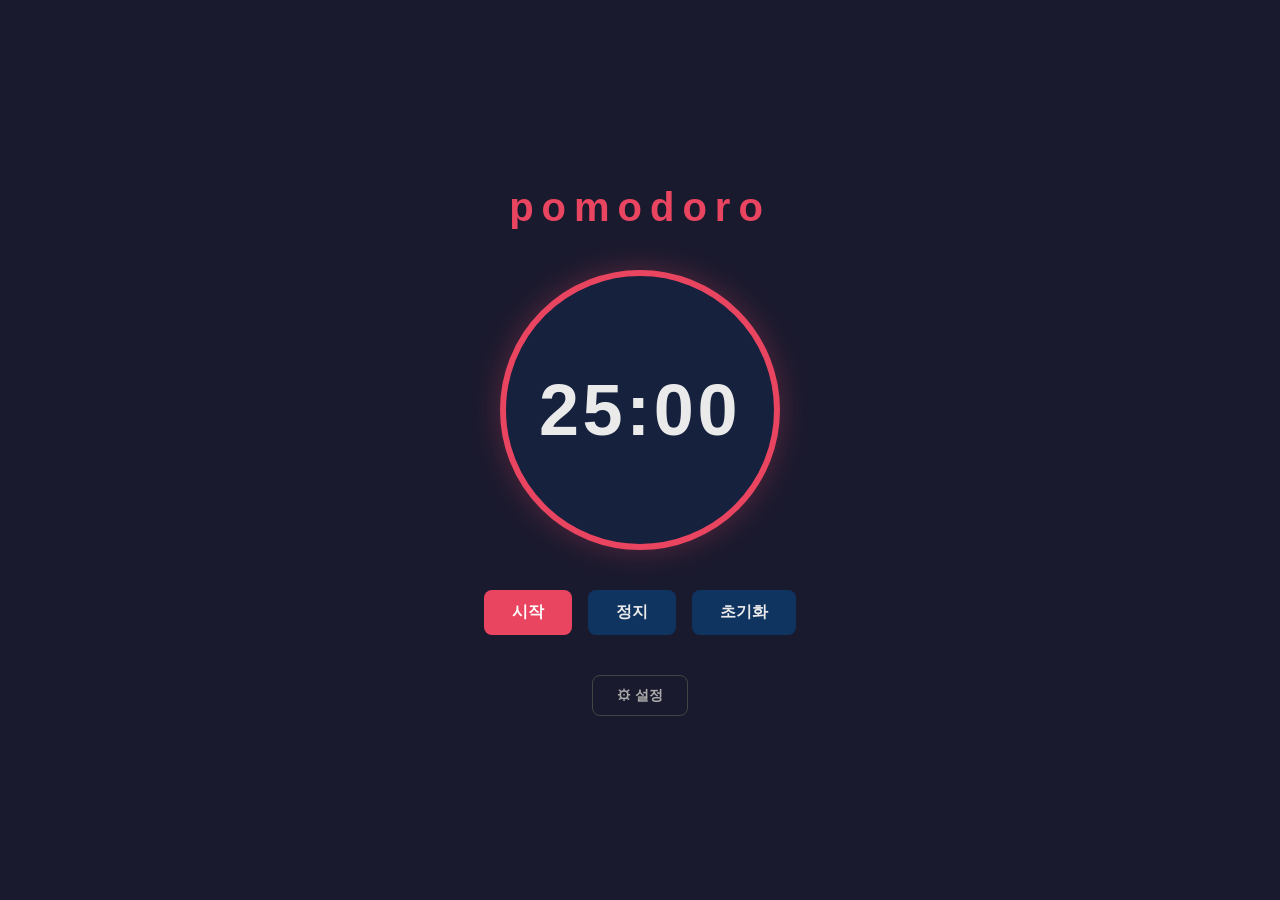
==== index.html @ 9f71832c "INIT" ====
<!DOCTYPE html>
<html lang="ko">
  <head>
    <meta charset="UTF-8" />
    <meta name="viewport" content="width=device-width, initial-scale=1.0" />
    <title>Pomodoro Timer</title>
    <link rel="stylesheet" href="index.css" />
  </head>
  <body>
    <div class="container">
      <h1 class="title">pomodoro</h1>

      <div class="timer-display">
        <span class="time">25:00</span>
      </div>

      <div class="controls">
        <button class="btn btn-start">시작</button>
        <button class="btn btn-stop">정지</button>
        <button class="btn btn-reset">초기화</button>
      </div>

      <a href="setting.html"><button class="btn btn-settings">⚙ 설정</button></a>
    </div>
    <script src="index.js"></script>
  </body>
</html>
---- index.css ----
* {
  margin: 0;
  padding: 0;
  box-sizing: border-box;
}

body {
  background-color: #1a1a2e;
  color: #eaeaea;
  font-family: 'Segoe UI', sans-serif;
  display: flex;
  justify-content: center;
  align-items: center;
  min-height: 100vh;
}

.container {
  display: flex;
  flex-direction: column;
  align-items: center;
  gap: 40px;
}

.title {
  font-size: 2.5rem;
  font-weight: 700;
  letter-spacing: 0.2em;
  text-transform: lowercase;
  color: #e94560;
}

.timer-display {
  background-color: #16213e;
  border-radius: 50%;
  width: 280px;
  height: 280px;
  display: flex;
  justify-content: center;
  align-items: center;
  border: 6px solid #e94560;
  box-shadow: 0 0 30px rgba(233, 69, 96, 0.3);
}

.time {
  font-size: 4.5rem;
  font-weight: 700;
  letter-spacing: 0.05em;
  color: #eaeaea;
}

.controls {
  display: flex;
  gap: 16px;
}

.btn {
  padding: 12px 28px;
  border: none;
  border-radius: 8px;
  font-size: 1rem;
  font-weight: 600;
  cursor: pointer;
  transition: background-color 0.2s, transform 0.1s;
}

.btn:active {
  transform: scale(0.96);
}

.btn-start {
  background-color: #e94560;
  color: #fff;
}

.btn-start:hover {
  background-color: #c73652;
}

.btn-stop {
  background-color: #0f3460;
  color: #eaeaea;
}

.btn-stop:hover {
  background-color: #1a4a80;
}

.btn-reset {
  background-color: #0f3460;
  color: #eaeaea;
}

.btn-reset:hover {
  background-color: #1a4a80;
}

.btn-settings {
  background-color: transparent;
  color: #aaaaaa;
  border: 1px solid #444;
  padding: 10px 24px;
  border-radius: 8px;
  font-size: 0.9rem;
  cursor: pointer;
  transition: color 0.2s, border-color 0.2s;
}

.btn-settings:hover {
  color: #eaeaea;
  border-color: #eaeaea;
}
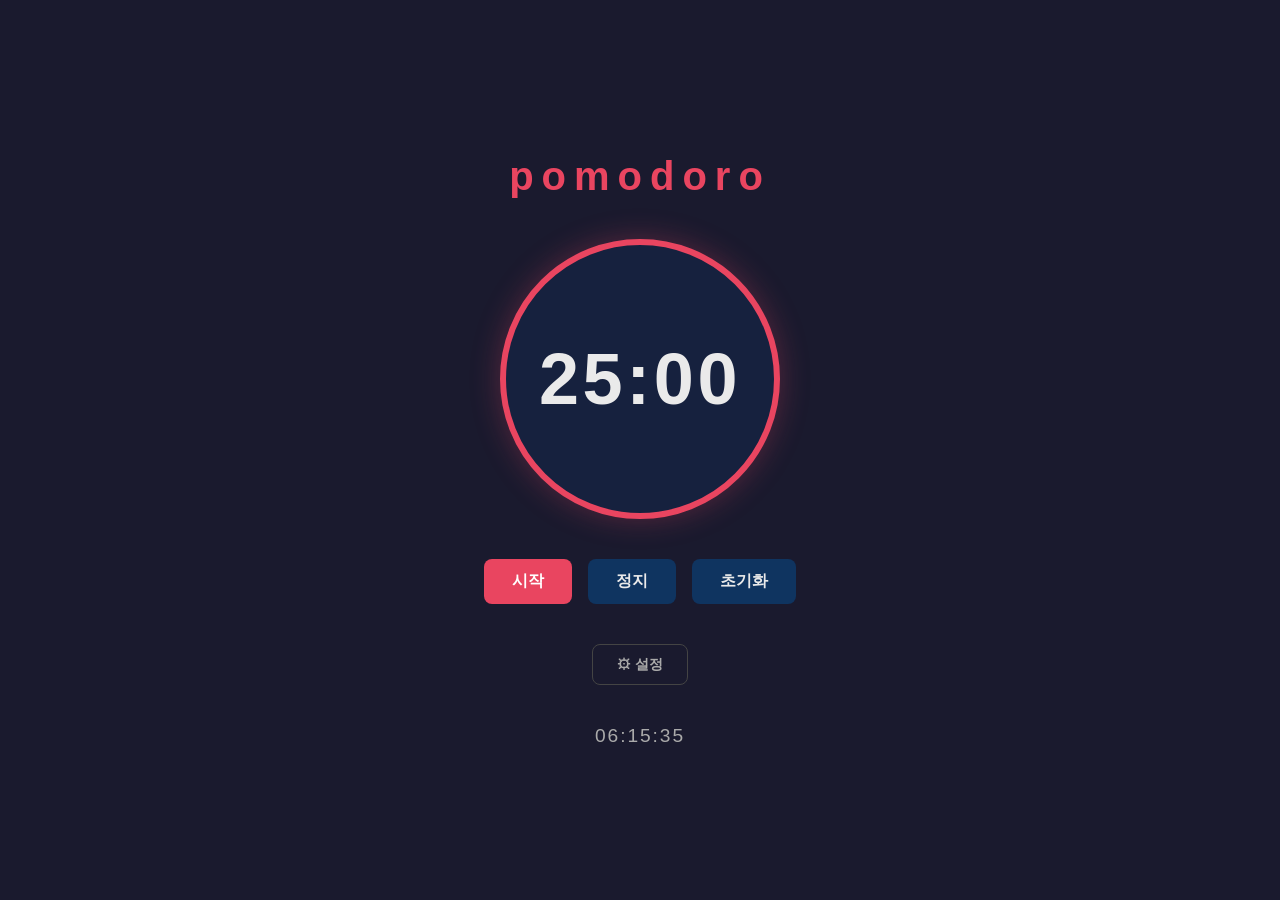
==== commit 550825fc: "현재시간 조회기능 추가, 클로드 권한설정" ====
--- a/index.html
+++ b/index.html
@@ -21,6 +21,8 @@
       </div>
 
       <a href="setting.html"><button class="btn btn-settings">⚙ 설정</button></a>
+
+      <div class="current-time" id="current-time"></div>
     </div>
     <script src="index.js"></script>
   </body>
--- a/index.css
+++ b/index.css
@@ -109,3 +109,9 @@
   color: #eaeaea;
   border-color: #eaeaea;
 }
+
+.current-time {
+  font-size: 1.2rem;
+  color: #aaaaaa;
+  letter-spacing: 0.1em;
+}
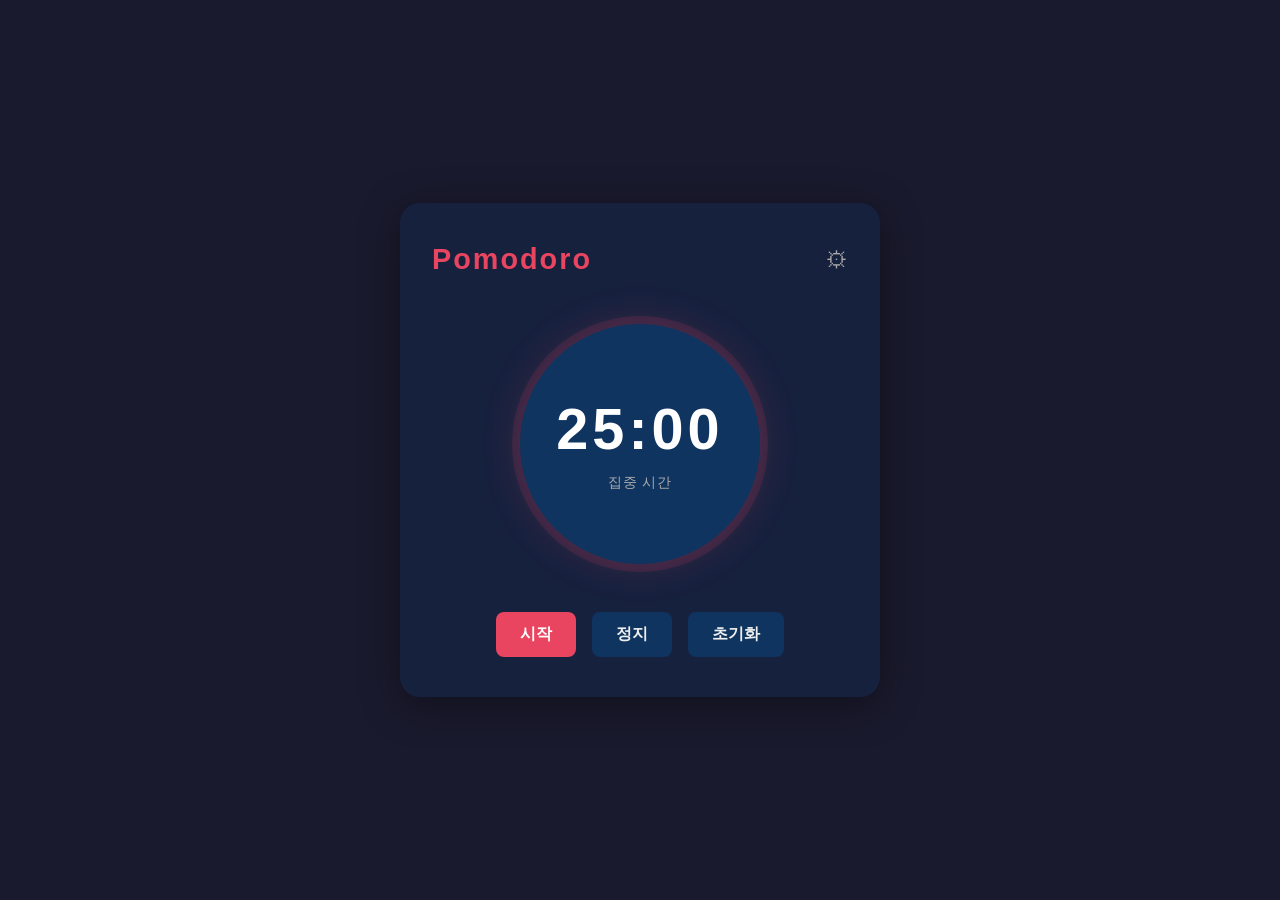
==== commit 6459ecf0: "INIT" ====
--- a/index.html
+++ b/index.html
@@ -1,17 +1,22 @@
 <!DOCTYPE html>
 <html lang="ko">
-  <head>
-    <meta charset="UTF-8" />
-    <meta name="viewport" content="width=device-width, initial-scale=1.0" />
-    <title>Pomodoro Timer</title>
-    <link rel="stylesheet" href="index.css" />
-  </head>
-  <body>
-    <div class="container">
-      <h1 class="title">pomodoro</h1>
+<head>
+  <meta charset="UTF-8" />
+  <meta name="viewport" content="width=device-width, initial-scale=1.0" />
+  <title>Pomodoro</title>
+  <link rel="stylesheet" href="index.css" />
+</head>
+<body>
+  <div class="container">
+    <header class="header">
+      <h1 class="title">Pomodoro</h1>
+      <a class="btn-settings" href="setting.html" aria-label="설정">&#9881;</a>
+    </header>
 
+    <main class="main">
       <div class="timer-display">
-        <span class="time">25:00</span>
+        <span class="timer-time">25:00</span>
+        <span class="timer-label">집중 시간</span>
       </div>
 
       <div class="controls">
@@ -19,11 +24,8 @@
         <button class="btn btn-stop">정지</button>
         <button class="btn btn-reset">초기화</button>
       </div>
-
-      <a href="setting.html"><button class="btn btn-settings">⚙ 설정</button></a>
-
-      <div class="current-time" id="current-time"></div>
-    </div>
-    <script src="index.js"></script>
-  </body>
+    </main>
+  </div>
+  <script src="index.js"></script>
+</body>
 </html>
--- a/index.css
+++ b/index.css
@@ -1,60 +1,100 @@
-* {
+*, *::before, *::after {
+  box-sizing: border-box;
   margin: 0;
   padding: 0;
-  box-sizing: border-box;
 }
 
 body {
-  background-color: #1a1a2e;
-  color: #eaeaea;
-  font-family: 'Segoe UI', sans-serif;
+  min-height: 100vh;
   display: flex;
   justify-content: center;
   align-items: center;
-  min-height: 100vh;
+  background-color: #1a1a2e;
+  font-family: 'Segoe UI', sans-serif;
+  color: #eee;
 }
 
 .container {
+  width: 100%;
+  max-width: 480px;
+  padding: 40px 32px;
+  background-color: #16213e;
+  border-radius: 20px;
+  box-shadow: 0 8px 40px rgba(0, 0, 0, 0.4);
+}
+
+/* Header */
+.header {
+  display: flex;
+  justify-content: space-between;
+  align-items: center;
+  margin-bottom: 48px;
+}
+
+.title {
+  font-size: 1.8rem;
+  font-weight: 700;
+  letter-spacing: 2px;
+  color: #e94560;
+}
+
+.btn-settings {
+  background: none;
+  border: none;
+  font-size: 1.4rem;
+  color: #aaa;
+  cursor: pointer;
+  text-decoration: none;
+  transition: color 0.2s, transform 0.3s;
+}
+
+.btn-settings:hover {
+  color: #e94560;
+  transform: rotate(45deg);
+}
+
+/* Timer */
+.main {
   display: flex;
   flex-direction: column;
   align-items: center;
-  gap: 40px;
-}
-
-.title {
-  font-size: 2.5rem;
-  font-weight: 700;
-  letter-spacing: 0.2em;
-  text-transform: lowercase;
-  color: #e94560;
+  gap: 48px;
 }
 
 .timer-display {
-  background-color: #16213e;
+  display: flex;
+  flex-direction: column;
+  align-items: center;
+  gap: 12px;
+  background-color: #0f3460;
   border-radius: 50%;
-  width: 280px;
-  height: 280px;
-  display: flex;
+  width: 240px;
+  height: 240px;
   justify-content: center;
-  align-items: center;
-  border: 6px solid #e94560;
-  box-shadow: 0 0 30px rgba(233, 69, 96, 0.3);
+  box-shadow: 0 0 0 8px #e9456022, 0 0 40px #e9456033;
 }
 
-.time {
-  font-size: 4.5rem;
+.timer-time {
+  font-size: 3.6rem;
   font-weight: 700;
-  letter-spacing: 0.05em;
-  color: #eaeaea;
+  letter-spacing: 4px;
+  color: #fff;
 }
 
+.timer-label {
+  font-size: 0.85rem;
+  color: #aaa;
+  letter-spacing: 1px;
+}
+
+/* Controls */
 .controls {
   display: flex;
   gap: 16px;
 }
 
 .btn {
-  padding: 12px 28px;
+  padding: 12px 24px;
   border: none;
   border-radius: 8px;
   font-size: 1rem;
@@ -78,7 +118,7 @@
 
 .btn-stop {
   background-color: #0f3460;
-  color: #eaeaea;
+  color: #eee;
 }
 
 .btn-stop:hover {
@@ -87,31 +127,9 @@
 
 .btn-reset {
   background-color: #0f3460;
-  color: #eaeaea;
+  color: #eee;
 }
 
 .btn-reset:hover {
   background-color: #1a4a80;
 }
-
-.btn-settings {
-  background-color: transparent;
-  color: #aaaaaa;
-  border: 1px solid #444;
-  padding: 10px 24px;
-  border-radius: 8px;
-  font-size: 0.9rem;
-  cursor: pointer;
-  transition: color 0.2s, border-color 0.2s;
-}
-
-.btn-settings:hover {
-  color: #eaeaea;
-  border-color: #eaeaea;
-}
-
-.current-time {
-  font-size: 1.2rem;
-  color: #aaaaaa;
-  letter-spacing: 0.1em;
-}
